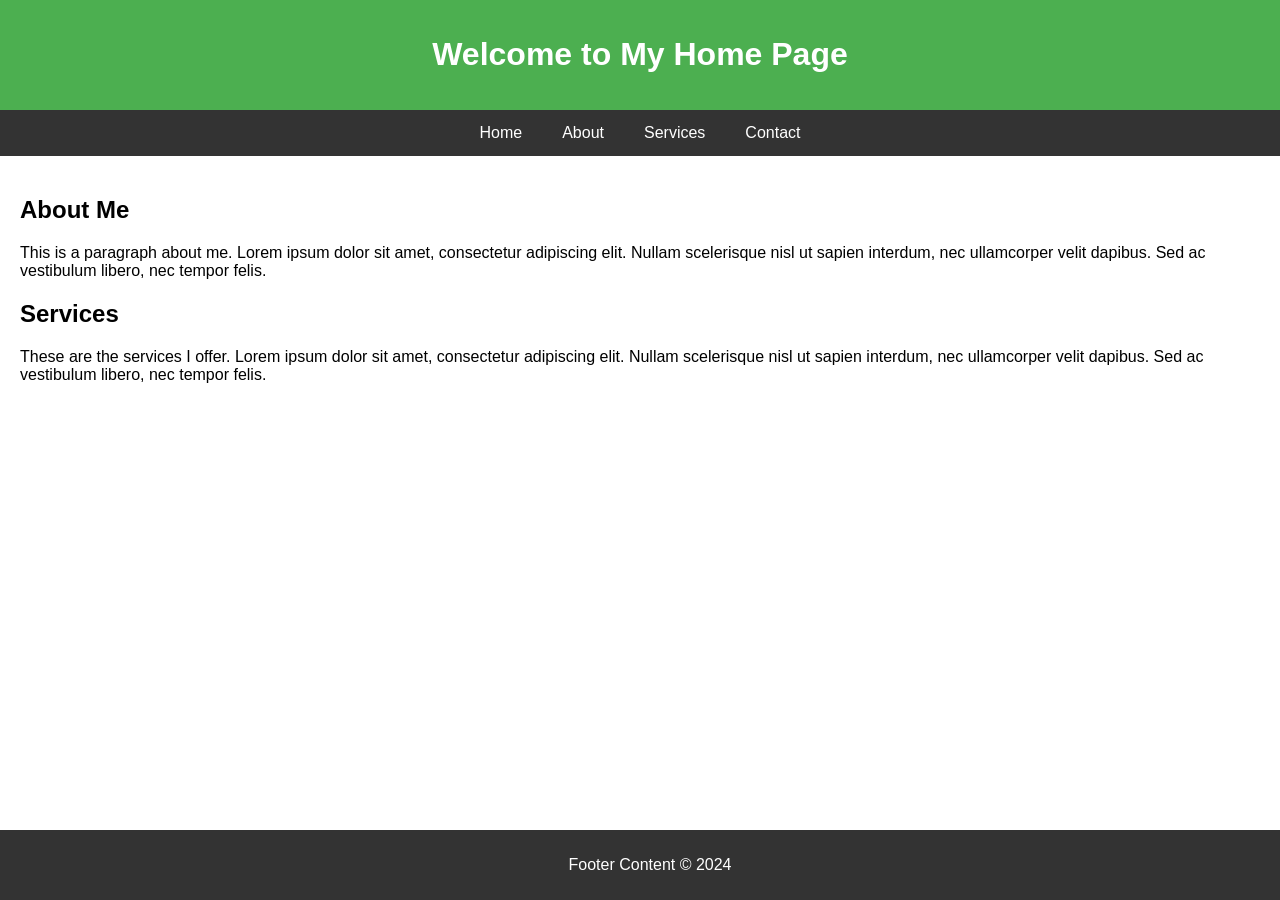
==== src/main/resources/templates/index.html @ 5e2e9d80 "Reposition Files" ====
<!DOCTYPE html>
<html lang="en">
<head>
    <meta charset="UTF-8">
    <meta name="viewport" content="width=device-width, initial-scale=1.0">
    <title>My Home Page</title>
    <style>
        body {
            font-family: Arial, sans-serif;
            margin: 0;
            padding: 0;
        }

        header {
            background-color: #4CAF50;
            color: white;
            padding: 15px 10px;
            text-align: center;
        }

        nav {
            display: flex;
            justify-content: center;
            background-color: #333;
        }

        nav a {
            color: white;
            padding: 14px 20px;
            text-decoration: none;
            text-align: center;
        }

        nav a:hover {
            background-color: #ddd;
            color: black;
        }

        main {
            padding: 20px;
        }

        footer {
            background-color: #333;
            color: white;
            text-align: center;
            padding: 10px;
            position: fixed;
            bottom: 0;
            width: 100%;
        }
    </style>
</head>
<body>
    <header>
        <h1>Welcome to My Home Page</h1>
    </header>
    <nav>
        <a href="#home">Home</a>
        <a href="#about">About</a>
        <a href="#services">Services</a>
        <a href="#contact">Contact</a>
    </nav>
    <main>
        <h2>About Me</h2>
        <p>This is a paragraph about me. Lorem ipsum dolor sit amet, consectetur adipiscing elit. Nullam scelerisque nisl ut sapien interdum, nec ullamcorper velit dapibus. Sed ac vestibulum libero, nec tempor felis.</p>
        <h2>Services</h2>
        <p>These are the services I offer. Lorem ipsum dolor sit amet, consectetur adipiscing elit. Nullam scelerisque nisl ut sapien interdum, nec ullamcorper velit dapibus. Sed ac vestibulum libero, nec tempor felis.</p>
    </main>
    <footer>
        <p>Footer Content &copy; 2024</p>
    </footer>
</body>
</html>
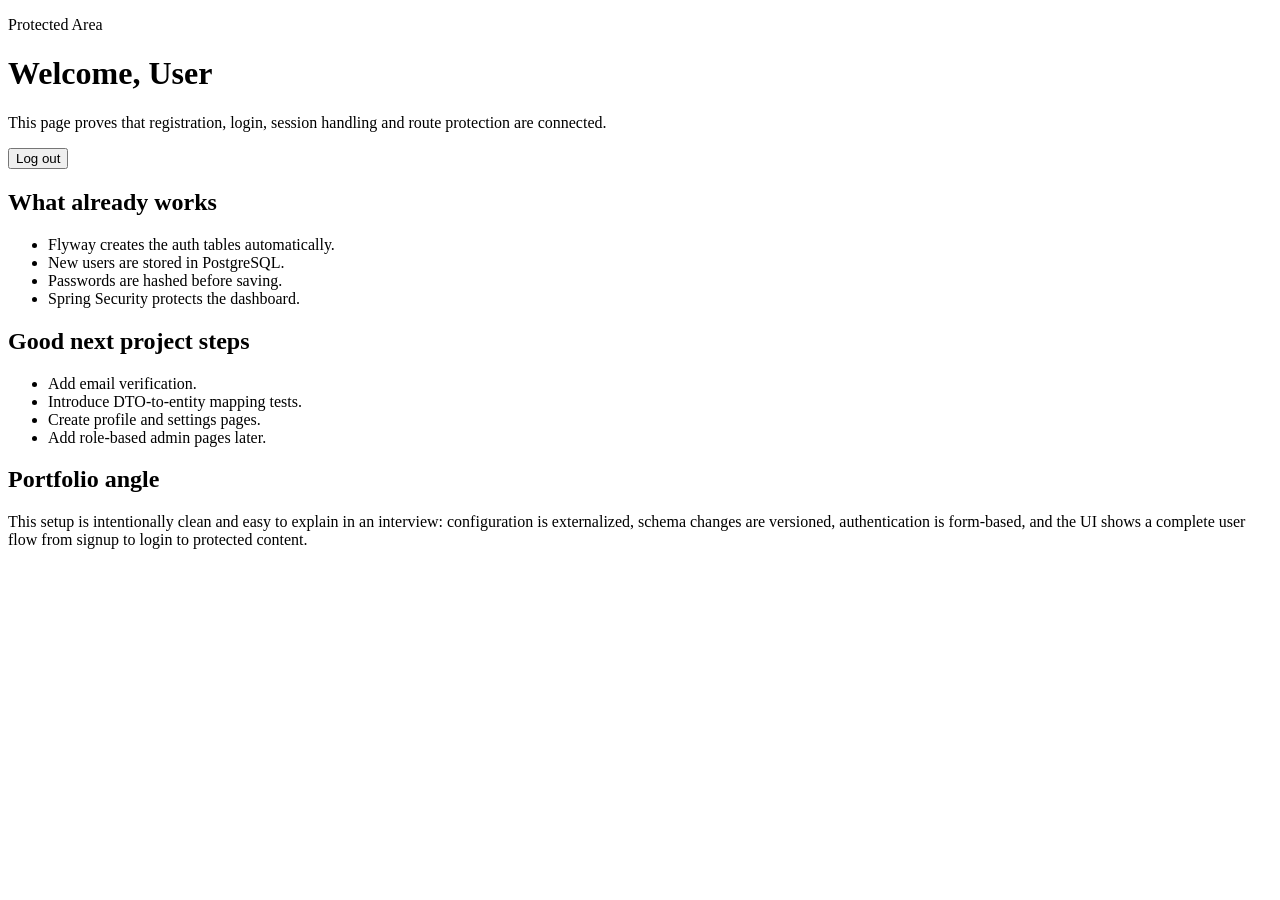
==== commit 4bb6fd4f: "Auth" ====
--- a/src/main/resources/templates/index.html
+++ b/src/main/resources/templates/index.html
@@ -1,74 +1,54 @@
 <!DOCTYPE html>
-<html lang="en">
+<html lang="en" xmlns:th="http://www.thymeleaf.org">
 <head>
     <meta charset="UTF-8">
     <meta name="viewport" content="width=device-width, initial-scale=1.0">
-    <title>My Home Page</title>
-    <style>
-        body {
-            font-family: Arial, sans-serif;
-            margin: 0;
-            padding: 0;
-        }
+    <title>Dashboard | JavaJinn Auth Service</title>
+    <link rel="stylesheet" th:href="@{/css/style.css}">
+</head>
+<body class="dashboard-page">
+<div class="dashboard-shell">
+    <header class="dashboard-header">
+        <div>
+            <p class="eyebrow">Protected Area</p>
+            <h1>Welcome, <span th:text="${displayName}">User</span></h1>
+            <p class="muted">This page proves that registration, login, session handling and route protection are connected.</p>
+        </div>
+        <form th:action="@{/logout}" method="post">
+            <input type="hidden" th:name="${_csrf.parameterName}" th:value="${_csrf.token}">
+            <button class="secondary-button" type="submit">Log out</button>
+        </form>
+    </header>
 
-        header {
-            background-color: #4CAF50;
-            color: white;
-            padding: 15px 10px;
-            text-align: center;
-        }
+    <main class="dashboard-grid">
+        <article class="dashboard-card">
+            <h2>What already works</h2>
+            <ul class="dashboard-list">
+                <li>Flyway creates the auth tables automatically.</li>
+                <li>New users are stored in PostgreSQL.</li>
+                <li>Passwords are hashed before saving.</li>
+                <li>Spring Security protects the dashboard.</li>
+            </ul>
+        </article>
 
-        nav {
-            display: flex;
-            justify-content: center;
-            background-color: #333;
-        }
+        <article class="dashboard-card">
+            <h2>Good next project steps</h2>
+            <ul class="dashboard-list">
+                <li>Add email verification.</li>
+                <li>Introduce DTO-to-entity mapping tests.</li>
+                <li>Create profile and settings pages.</li>
+                <li>Add role-based admin pages later.</li>
+            </ul>
+        </article>
 
-        nav a {
-            color: white;
-            padding: 14px 20px;
-            text-decoration: none;
-            text-align: center;
-        }
-
-        nav a:hover {
-            background-color: #ddd;
-            color: black;
-        }
-
-        main {
-            padding: 20px;
-        }
-
-        footer {
-            background-color: #333;
-            color: white;
-            text-align: center;
-            padding: 10px;
-            position: fixed;
-            bottom: 0;
-            width: 100%;
-        }
-    </style>
-</head>
-<body>
-    <header>
-        <h1>Welcome to My Home Page</h1>
-    </header>
-    <nav>
-        <a href="#home">Home</a>
-        <a href="#about">About</a>
-        <a href="#services">Services</a>
-        <a href="#contact">Contact</a>
-    </nav>
-    <main>
-        <h2>About Me</h2>
-        <p>This is a paragraph about me. Lorem ipsum dolor sit amet, consectetur adipiscing elit. Nullam scelerisque nisl ut sapien interdum, nec ullamcorper velit dapibus. Sed ac vestibulum libero, nec tempor felis.</p>
-        <h2>Services</h2>
-        <p>These are the services I offer. Lorem ipsum dolor sit amet, consectetur adipiscing elit. Nullam scelerisque nisl ut sapien interdum, nec ullamcorper velit dapibus. Sed ac vestibulum libero, nec tempor felis.</p>
+        <article class="dashboard-card wide">
+            <h2>Portfolio angle</h2>
+            <p>
+                This setup is intentionally clean and easy to explain in an interview: configuration is externalized,
+                schema changes are versioned, authentication is form-based, and the UI shows a complete user flow from signup to login to protected content.
+            </p>
+        </article>
     </main>
-    <footer>
-        <p>Footer Content &copy; 2024</p>
-    </footer>
+</div>
 </body>
-</html>+</html>
